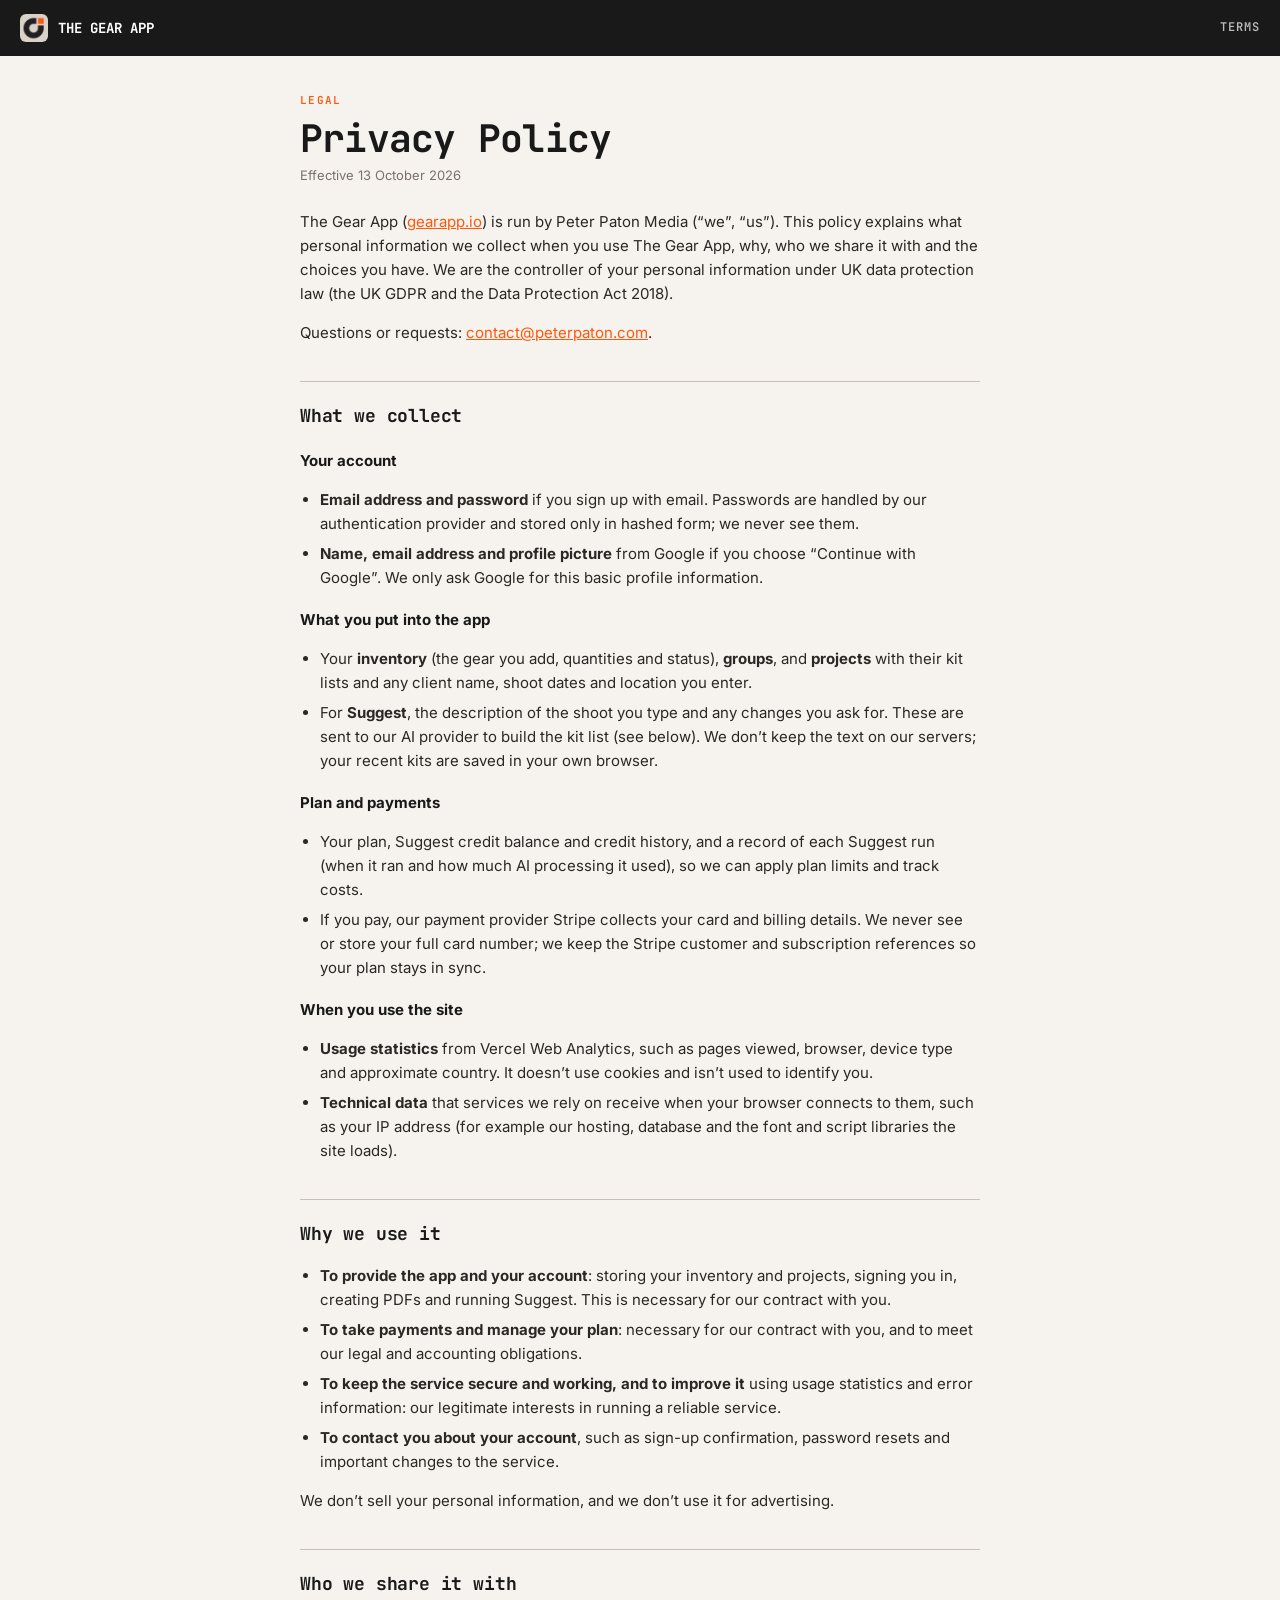
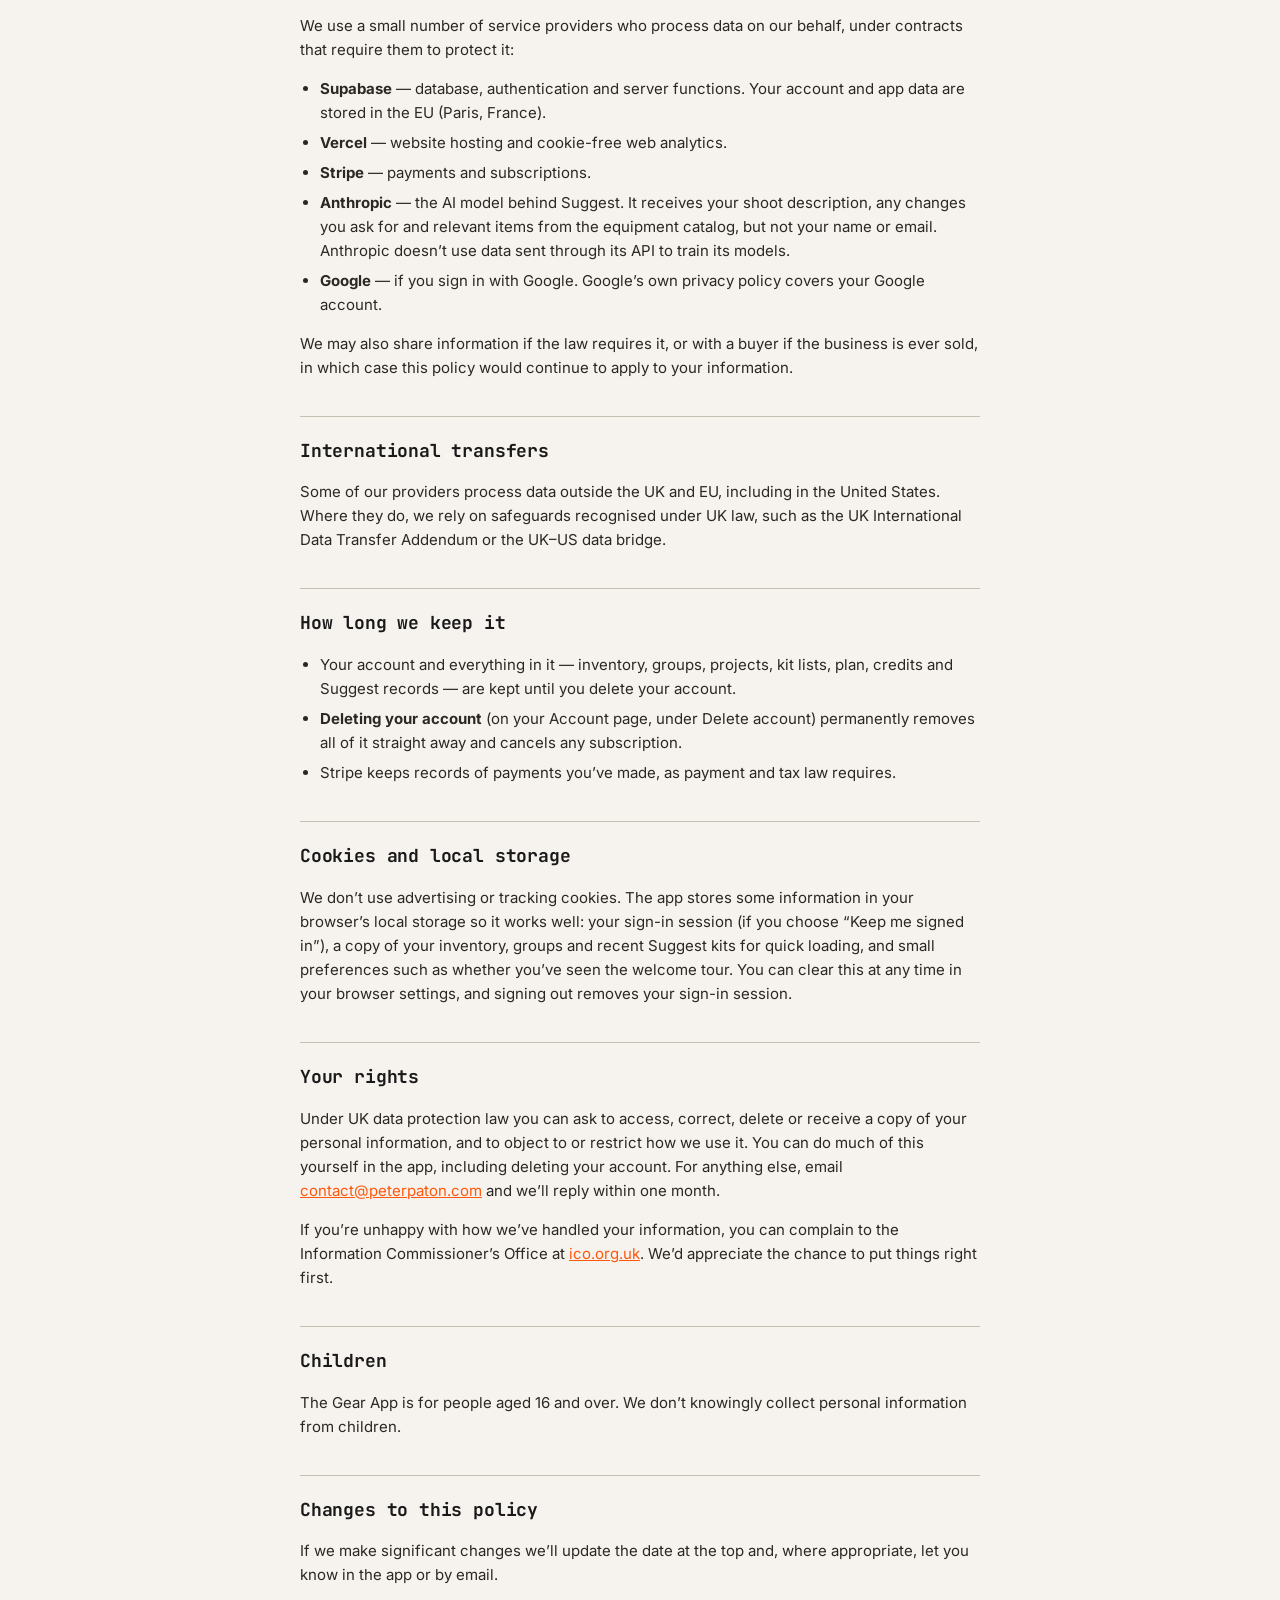
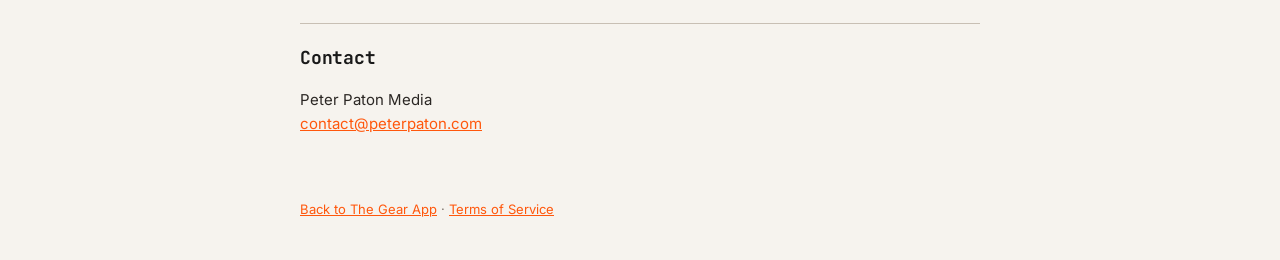
==== privacy/index.html @ 72b56992 "Add Privacy Policy and Terms of Service pages Static pages at /privacy/ and /terms/ (with a shared l" ====
<!DOCTYPE html>
<html lang="en-GB">
<head>
<meta charset="UTF-8" />
<title>Privacy Policy — The Gear App</title>
<meta name="viewport" content="width=device-width, initial-scale=1, viewport-fit=cover" />
<meta name="theme-color" content="#191919" />
<link rel="icon" href="/app-icon.jpg" type="image/jpeg" />
<link href="https://fonts.googleapis.com/css2?family=Inter:wght@400;600;700&family=JetBrains+Mono:wght@600;700&display=swap" rel="stylesheet" />
<link rel="stylesheet" href="/legal.css" />
</head>
<body>
<header class="bar">
  <a href="/" class="brand"><img src="/app-icon.jpg" alt="" /> THE GEAR APP</a>
  <a href="/terms/" class="nav">Terms</a>
</header>
<main>
  <p class="label">Legal</p>
  <h1>Privacy Policy</h1>
  <p class="meta">Effective 13 October 2026</p>

  <p>The Gear App (<a href="https://www.gearapp.io">gearapp.io</a>) is run by Peter Paton Media (“we”, “us”). This policy explains what personal information we collect when you use The Gear App, why, who we share it with and the choices you have. We are the controller of your personal information under UK data protection law (the UK GDPR and the Data Protection Act 2018).</p>
  <p>Questions or requests: <a href="mailto:contact@peterpaton.com">contact@peterpaton.com</a>.</p>

  <h2>What we collect</h2>
  <h3>Your account</h3>
  <ul>
    <li><strong>Email address and password</strong> if you sign up with email. Passwords are handled by our authentication provider and stored only in hashed form; we never see them.</li>
    <li><strong>Name, email address and profile picture</strong> from Google if you choose “Continue with Google”. We only ask Google for this basic profile information.</li>
  </ul>
  <h3>What you put into the app</h3>
  <ul>
    <li>Your <strong>inventory</strong> (the gear you add, quantities and status), <strong>groups</strong>, and <strong>projects</strong> with their kit lists and any client name, shoot dates and location you enter.</li>
    <li>For <strong>Suggest</strong>, the description of the shoot you type and any changes you ask for. These are sent to our AI provider to build the kit list (see below). We don’t keep the text on our servers; your recent kits are saved in your own browser.</li>
  </ul>
  <h3>Plan and payments</h3>
  <ul>
    <li>Your plan, Suggest credit balance and credit history, and a record of each Suggest run (when it ran and how much AI processing it used), so we can apply plan limits and track costs.</li>
    <li>If you pay, our payment provider Stripe collects your card and billing details. We never see or store your full card number; we keep the Stripe customer and subscription references so your plan stays in sync.</li>
  </ul>
  <h3>When you use the site</h3>
  <ul>
    <li><strong>Usage statistics</strong> from Vercel Web Analytics, such as pages viewed, browser, device type and approximate country. It doesn’t use cookies and isn’t used to identify you.</li>
    <li><strong>Technical data</strong> that services we rely on receive when your browser connects to them, such as your IP address (for example our hosting, database and the font and script libraries the site loads).</li>
  </ul>

  <h2>Why we use it</h2>
  <ul>
    <li><strong>To provide the app and your account</strong>: storing your inventory and projects, signing you in, creating PDFs and running Suggest. This is necessary for our contract with you.</li>
    <li><strong>To take payments and manage your plan</strong>: necessary for our contract with you, and to meet our legal and accounting obligations.</li>
    <li><strong>To keep the service secure and working, and to improve it</strong> using usage statistics and error information: our legitimate interests in running a reliable service.</li>
    <li><strong>To contact you about your account</strong>, such as sign-up confirmation, password resets and important changes to the service.</li>
  </ul>
  <p>We don’t sell your personal information, and we don’t use it for advertising.</p>

  <h2>Who we share it with</h2>
  <p>We use a small number of service providers who process data on our behalf, under contracts that require them to protect it:</p>
  <ul>
    <li><strong>Supabase</strong> — database, authentication and server functions. Your account and app data are stored in the EU (Paris, France).</li>
    <li><strong>Vercel</strong> — website hosting and cookie-free web analytics.</li>
    <li><strong>Stripe</strong> — payments and subscriptions.</li>
    <li><strong>Anthropic</strong> — the AI model behind Suggest. It receives your shoot description, any changes you ask for and relevant items from the equipment catalog, but not your name or email. Anthropic doesn’t use data sent through its API to train its models.</li>
    <li><strong>Google</strong> — if you sign in with Google. Google’s own privacy policy covers your Google account.</li>
  </ul>
  <p>We may also share information if the law requires it, or with a buyer if the business is ever sold, in which case this policy would continue to apply to your information.</p>

  <h2>International transfers</h2>
  <p>Some of our providers process data outside the UK and EU, including in the United States. Where they do, we rely on safeguards recognised under UK law, such as the UK International Data Transfer Addendum or the UK–US data bridge.</p>

  <h2>How long we keep it</h2>
  <ul>
    <li>Your account and everything in it — inventory, groups, projects, kit lists, plan, credits and Suggest records — are kept until you delete your account.</li>
    <li><strong>Deleting your account</strong> (on your Account page, under Delete account) permanently removes all of it straight away and cancels any subscription.</li>
    <li>Stripe keeps records of payments you’ve made, as payment and tax law requires.</li>
  </ul>

  <h2>Cookies and local storage</h2>
  <p>We don’t use advertising or tracking cookies. The app stores some information in your browser’s local storage so it works well: your sign-in session (if you choose “Keep me signed in”), a copy of your inventory, groups and recent Suggest kits for quick loading, and small preferences such as whether you’ve seen the welcome tour. You can clear this at any time in your browser settings, and signing out removes your sign-in session.</p>

  <h2>Your rights</h2>
  <p>Under UK data protection law you can ask to access, correct, delete or receive a copy of your personal information, and to object to or restrict how we use it. You can do much of this yourself in the app, including deleting your account. For anything else, email <a href="mailto:contact@peterpaton.com">contact@peterpaton.com</a> and we’ll reply within one month.</p>
  <p>If you’re unhappy with how we’ve handled your information, you can complain to the Information Commissioner’s Office at <a href="https://ico.org.uk">ico.org.uk</a>. We’d appreciate the chance to put things right first.</p>

  <h2>Children</h2>
  <p>The Gear App is for people aged 16 and over. We don’t knowingly collect personal information from children.</p>

  <h2>Changes to this policy</h2>
  <p>If we make significant changes we’ll update the date at the top and, where appropriate, let you know in the app or by email.</p>

  <h2>Contact</h2>
  <p>Peter Paton Media<br /><a href="mailto:contact@peterpaton.com">contact@peterpaton.com</a></p>
</main>
<footer><a href="/">Back to The Gear App</a> · <a href="/terms/">Terms of Service</a></footer>
</body>
</html>
---- legal.css ----
/* Privacy Policy and Terms of Service (privacy/, terms/). Plain static pages
   in the app's paper-and-ink style, readable on phones and desktop. */
*, *::before, *::after { box-sizing: border-box; }
html, body { margin: 0; }
body { background: #f6f3ee; color: #191919; font-family: 'Inter', system-ui, sans-serif; -webkit-font-smoothing: antialiased; line-height: 1.6; }
a { color: #FF570C; }
.bar { background: #191919; display: flex; align-items: center; justify-content: space-between; gap: 16px; padding: calc(env(safe-area-inset-top) + 14px) 20px 14px; }
.brand { display: flex; align-items: center; gap: 10px; color: #fff; text-decoration: none; font-family: 'JetBrains Mono', monospace; font-weight: 700; font-size: 14px; }
.brand img { width: 28px; height: 28px; border-radius: 6px; }
.nav { color: rgba(255,255,255,0.7); font-family: 'JetBrains Mono', monospace; font-size: 12px; font-weight: 600; letter-spacing: 0.08em; text-transform: uppercase; text-decoration: none; }
main { max-width: 720px; margin: 0 auto; padding: 36px 20px 48px; font-size: 15px; }
.label { font-family: 'JetBrains Mono', monospace; font-size: 11px; font-weight: 600; letter-spacing: 0.12em; text-transform: uppercase; color: #FF570C; margin: 0; }
h1 { font-family: 'JetBrains Mono', monospace; font-size: clamp(28px, 6vw, 38px); letter-spacing: -0.02em; line-height: 1.1; margin: 8px 0 6px; }
.meta { color: #7a716a; font-size: 13px; margin: 0 0 24px; }
h2 { font-family: 'JetBrains Mono', monospace; font-size: 18px; letter-spacing: -0.01em; margin: 36px 0 8px; padding-top: 20px; border-top: 1px solid #c8bfb4; }
h3 { font-size: 15px; margin: 18px 0 4px; }
p, li { color: #2b2724; }
ul { padding-left: 20px; }
li { margin: 6px 0; }
footer { max-width: 720px; margin: 0 auto; padding: 0 20px calc(env(safe-area-inset-bottom) + 40px); font-size: 13px; color: #7a716a; }
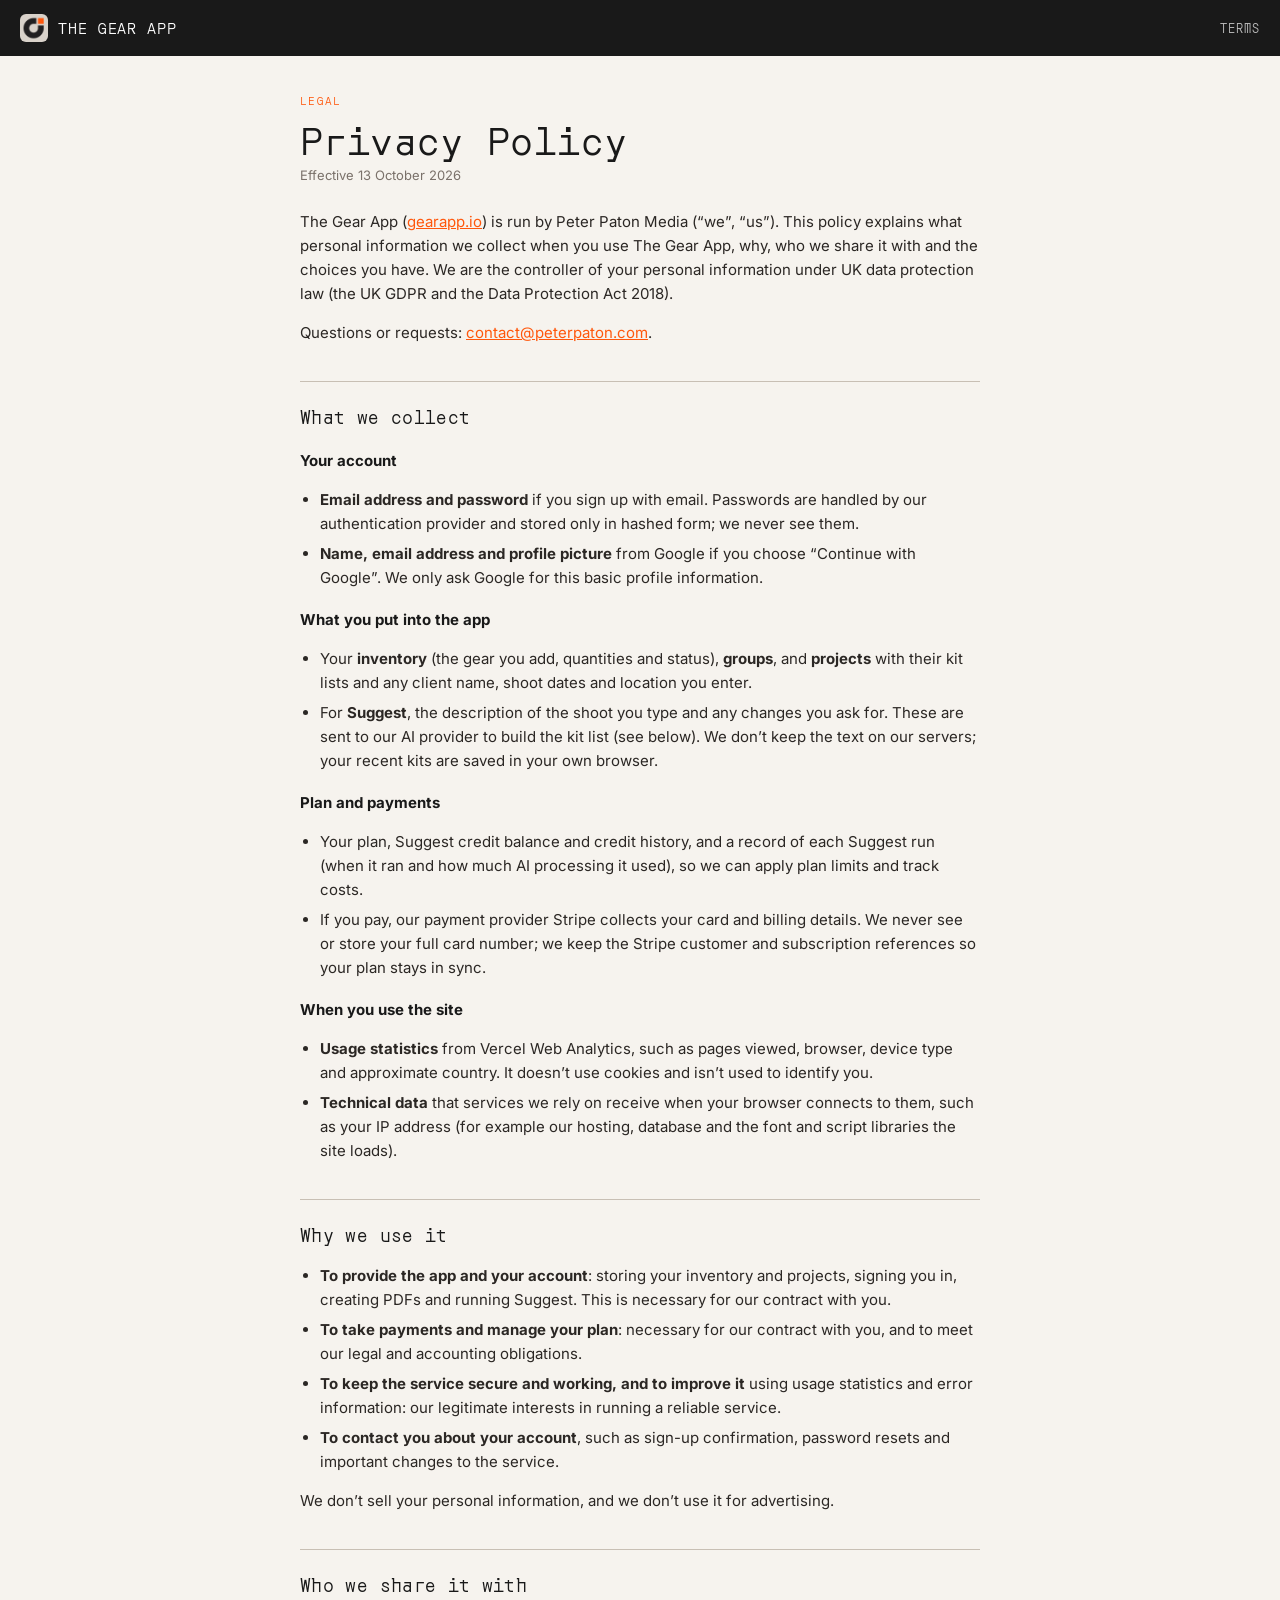
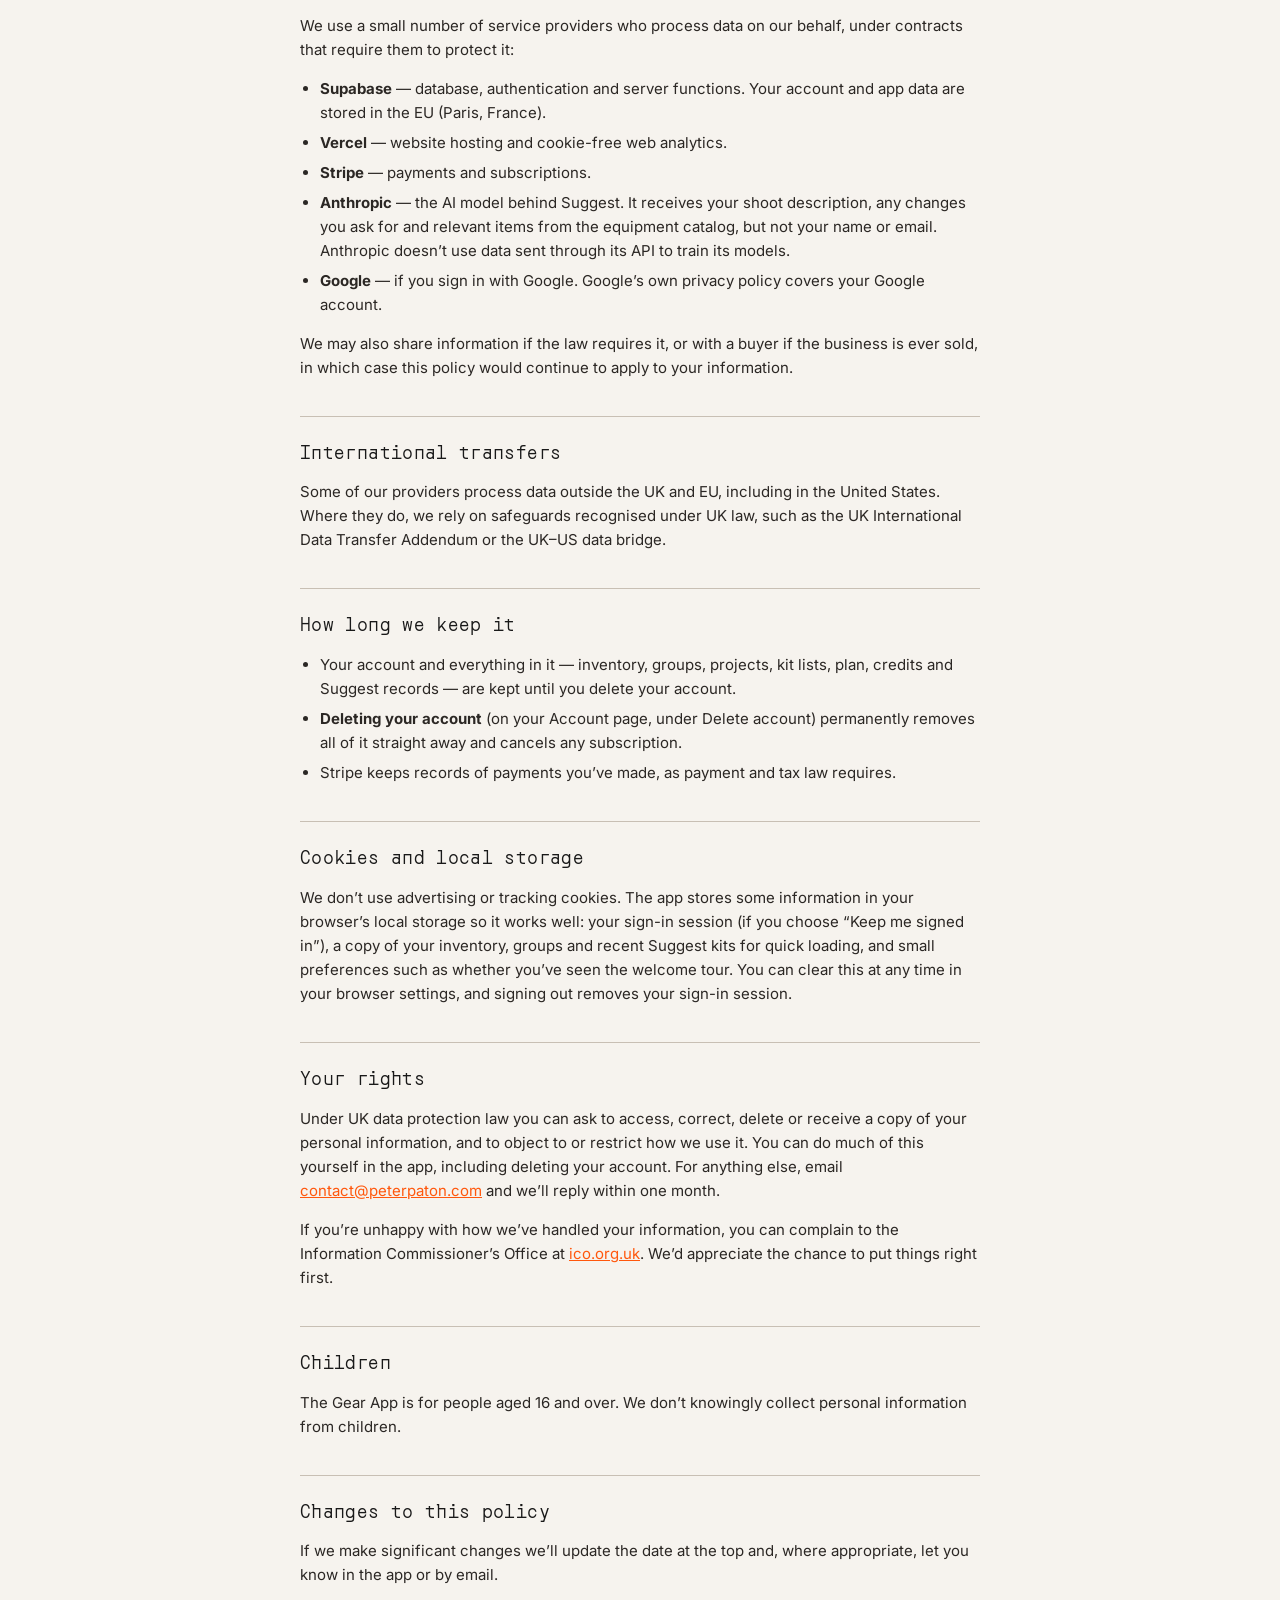
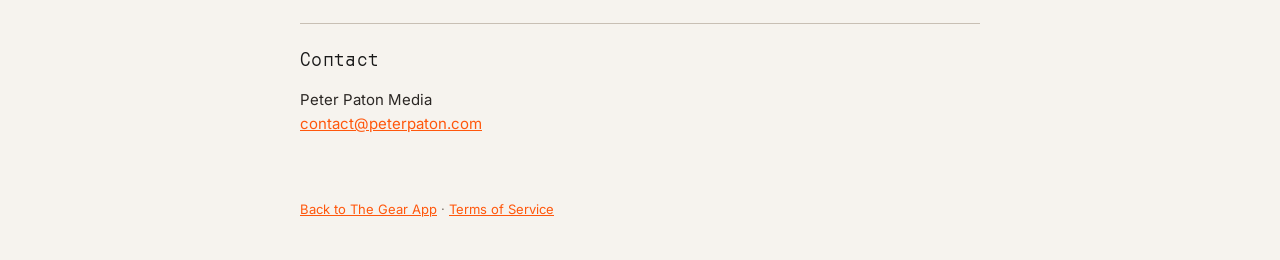
==== commit a5ab340d: "Blocky redesign: Orbit type, square gridded layout, dark side panels - Square corners and ink grid l" ====
--- a/privacy/index.html
+++ b/privacy/index.html
@@ -6,7 +6,7 @@
 <meta name="viewport" content="width=device-width, initial-scale=1, viewport-fit=cover" />
 <meta name="theme-color" content="#191919" />
 <link rel="icon" href="/app-icon.jpg" type="image/jpeg" />
-<link href="https://fonts.googleapis.com/css2?family=Inter:wght@400;600;700&family=JetBrains+Mono:wght@600;700&display=swap" rel="stylesheet" />
+<link href="https://fonts.googleapis.com/css2?family=Orbit&family=Inter:wght@400;600;700&family=JetBrains+Mono:wght@800&display=swap" rel="stylesheet" />
 <link rel="stylesheet" href="/legal.css" />
 </head>
 <body>
--- a/legal.css
+++ b/legal.css
@@ -5,14 +5,14 @@
 body { background: #f6f3ee; color: #191919; font-family: 'Inter', system-ui, sans-serif; -webkit-font-smoothing: antialiased; line-height: 1.6; }
 a { color: #FF570C; }
 .bar { background: #191919; display: flex; align-items: center; justify-content: space-between; gap: 16px; padding: calc(env(safe-area-inset-top) + 14px) 20px 14px; }
-.brand { display: flex; align-items: center; gap: 10px; color: #fff; text-decoration: none; font-family: 'JetBrains Mono', monospace; font-weight: 700; font-size: 14px; }
+.brand { display: flex; align-items: center; gap: 10px; color: #fff; text-decoration: none; font-family: 'Orbit', monospace; font-size: 15px; letter-spacing: 0.06em; }
 .brand img { width: 28px; height: 28px; border-radius: 6px; }
-.nav { color: rgba(255,255,255,0.7); font-family: 'JetBrains Mono', monospace; font-size: 12px; font-weight: 600; letter-spacing: 0.08em; text-transform: uppercase; text-decoration: none; }
+.nav { color: rgba(255,255,255,0.7); font-family: 'Orbit', monospace; font-size: 12px; letter-spacing: 0.08em; text-transform: uppercase; text-decoration: none; }
 main { max-width: 720px; margin: 0 auto; padding: 36px 20px 48px; font-size: 15px; }
-.label { font-family: 'JetBrains Mono', monospace; font-size: 11px; font-weight: 600; letter-spacing: 0.12em; text-transform: uppercase; color: #FF570C; margin: 0; }
-h1 { font-family: 'JetBrains Mono', monospace; font-size: clamp(28px, 6vw, 38px); letter-spacing: -0.02em; line-height: 1.1; margin: 8px 0 6px; }
+.label { font-family: 'Orbit', monospace; font-size: 11px; letter-spacing: 0.12em; text-transform: uppercase; color: #FF570C; margin: 0; }
+h1 { font-family: 'Orbit', monospace; font-weight: 400; font-size: clamp(28px, 6vw, 38px); letter-spacing: 0.01em; line-height: 1.1; margin: 8px 0 6px; }
 .meta { color: #7a716a; font-size: 13px; margin: 0 0 24px; }
-h2 { font-family: 'JetBrains Mono', monospace; font-size: 18px; letter-spacing: -0.01em; margin: 36px 0 8px; padding-top: 20px; border-top: 1px solid #c8bfb4; }
+h2 { font-family: 'Orbit', monospace; font-weight: 400; font-size: 18px; letter-spacing: 0.02em; margin: 36px 0 8px; padding-top: 20px; border-top: 1px solid #c8bfb4; }
 h3 { font-size: 15px; margin: 18px 0 4px; }
 p, li { color: #2b2724; }
 ul { padding-left: 20px; }
